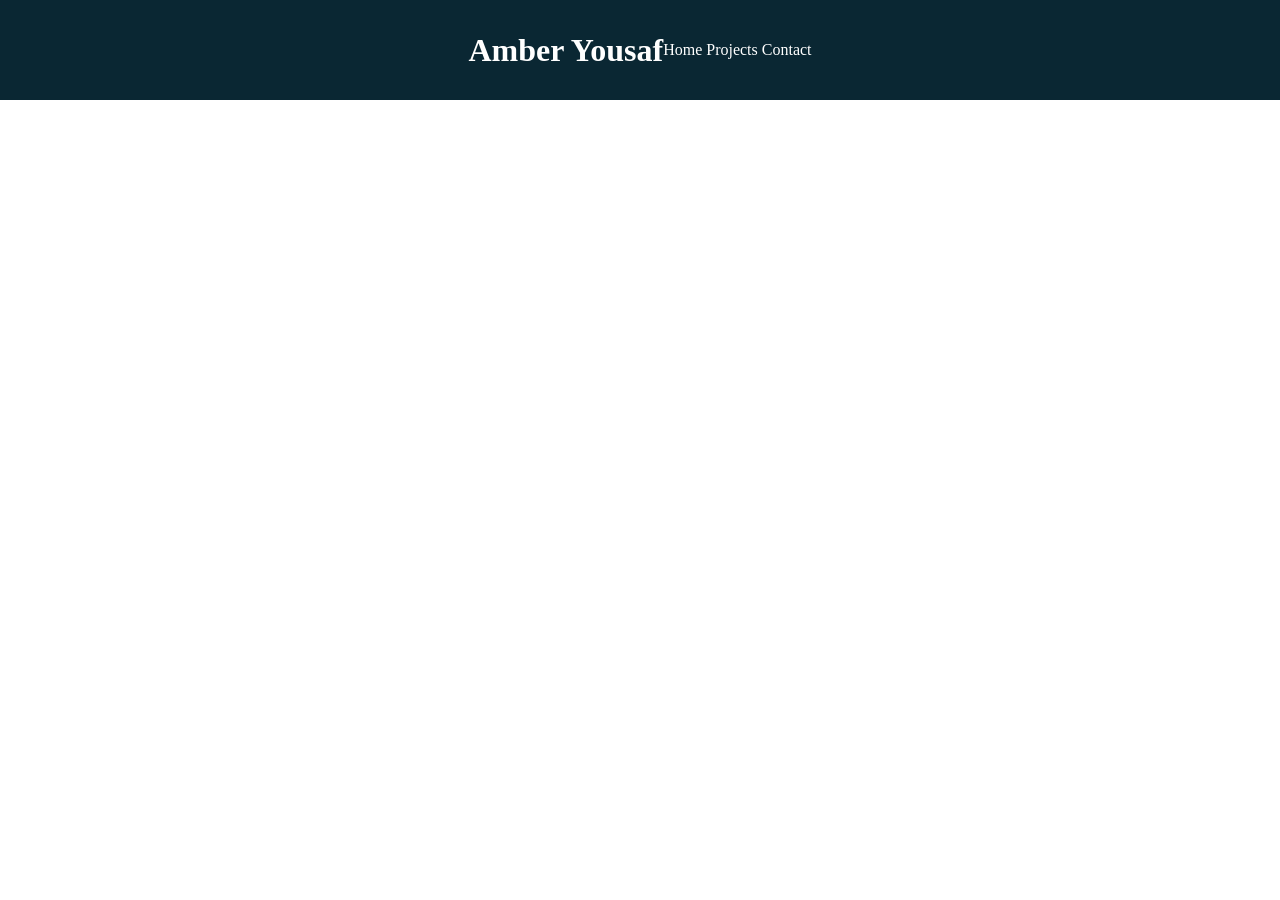
==== index.html @ bb52d415 "add div in main" ====
<!DOCTYPE html>
<html lang="en">
<head>
    <meta charset="UTF-8">
    <meta name="viewport" content="width=device-width, initial-scale=1.0">
    <link rel="stylesheet" href="style.css"/>
    <title>Portfolio website</title>
</head>
<body>
    <header>
        <h1>Amber Yousaf</h1>
        <nav>
            <a>Home</a>
             <a>Projects</a>
              <a>Contact</a>
        </nav>
    </header>
    <main>
        <div class="hero-section"></div>
    </main>
</body>
</html>
---- style.css ----
* {
    margin:0;
    padding:0;
    box-sizing: border-box;
}
body {
    display:flex;
    flex-direction: column;
}

header {
    position:sticky;
    top:0;
    display:flex;
    justify-content: center;
    align-items: center;
    width:100%;
    height:100px;
    background-color:rgb(10, 39, 51);
    color:white;
    
}
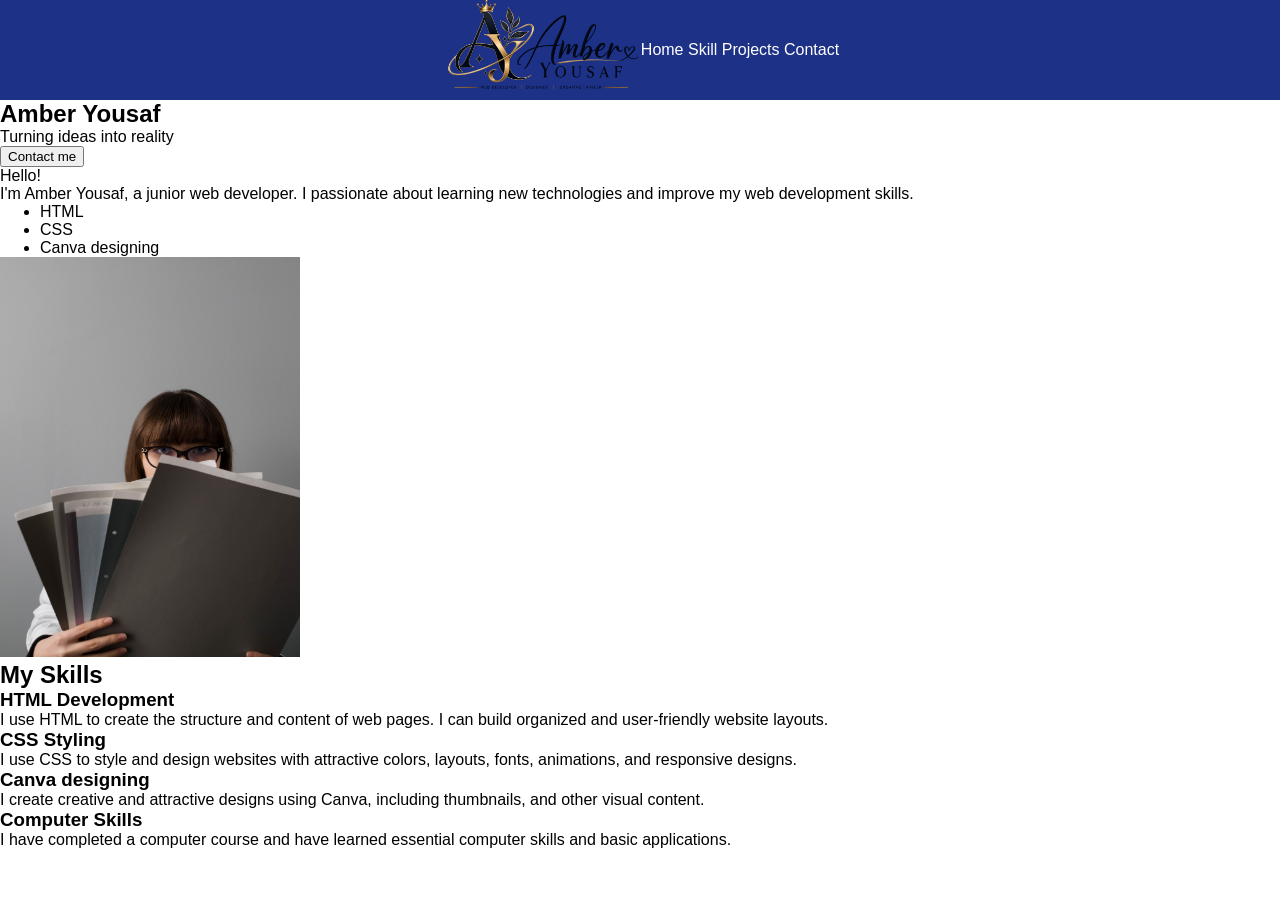
==== commit 60fb7769: "add header and sections in index.html" ====
--- a/index.html
+++ b/index.html
@@ -8,15 +8,56 @@
 </head>
 <body>
     <header>
-        <h1>Amber Yousaf</h1>
+        <img src="ChatGPT Image Aug 26, 2026, 11_27_54 AM.png" alt="logo" width="200" height="auto"/>
         <nav>
             <a>Home</a>
+            <a>Skill</a>
              <a>Projects</a>
               <a>Contact</a>
         </nav>
     </header>
     <main>
-        <div class="hero-section"></div>
+        <section class="hero-section">
+        <div class="hero-content">
+            <h1>Amber Yousaf</h1>
+            <p>Turning ideas into reality</p>
+            <button>Contact me</button>
+        </div>
+        </section>
+        <section class="about-section">
+            <div class="righ-container">
+            <p>Hello! <br>I'm Amber Yousaf, a junior web developer. I passionate about learning new technologies and improve my web development skills. </p>
+       <ul>
+        <li>HTML</li>
+        <li>CSS</li>
+        <li>Canva designing</li>
+       </ul>
+     </div>
+     <div class="left-container">
+        <img src="pexels-cottonbro-6567867.jpg" alt="profile image" width="300" height="400"/>
+     </div>
+        </section>
+        <section class="skill-section">
+            <h2>My Skills</h2>
+            <div class="container">
+                <div class="card">
+                    <h3>HTML Development</h3>
+                    <p>I use HTML to create the structure and content of web pages. I can build organized and user-friendly website layouts.</p>
+                </div>
+                 <div class="card">
+                    <h3>CSS Styling</h3>
+                    <p>I use CSS to style and design websites with attractive colors, layouts, fonts, animations, and responsive designs.</p>
+                </div>
+                <div class="card">
+                    <h3>Canva designing</h3>
+                    <p>I create creative and attractive designs using Canva, including thumbnails, and other visual content.</p>
+                </div>
+                <div class="card">
+                    <h3>Computer Skills</h3>
+                    <p>I have completed a computer course and have learned essential computer skills and basic applications.</p>
+                </div>
+            </div>
+        </section>
     </main>
 </body>
 </html>
--- a/style.css
+++ b/style.css
@@ -1,12 +1,12 @@
 
 * {
     margin:0;
-    padding:0;
     box-sizing: border-box;
 }
 body {
     display:flex;
     flex-direction: column;
+    font-family:sans-serif;
 }
 
 header {
@@ -17,7 +17,6 @@
     align-items: center;
     width:100%;
     height:100px;
-    background-color:rgb(10, 39, 51);
-    color:white;
-    
+    background-color:#1d3186;
+    color:white;    
 }
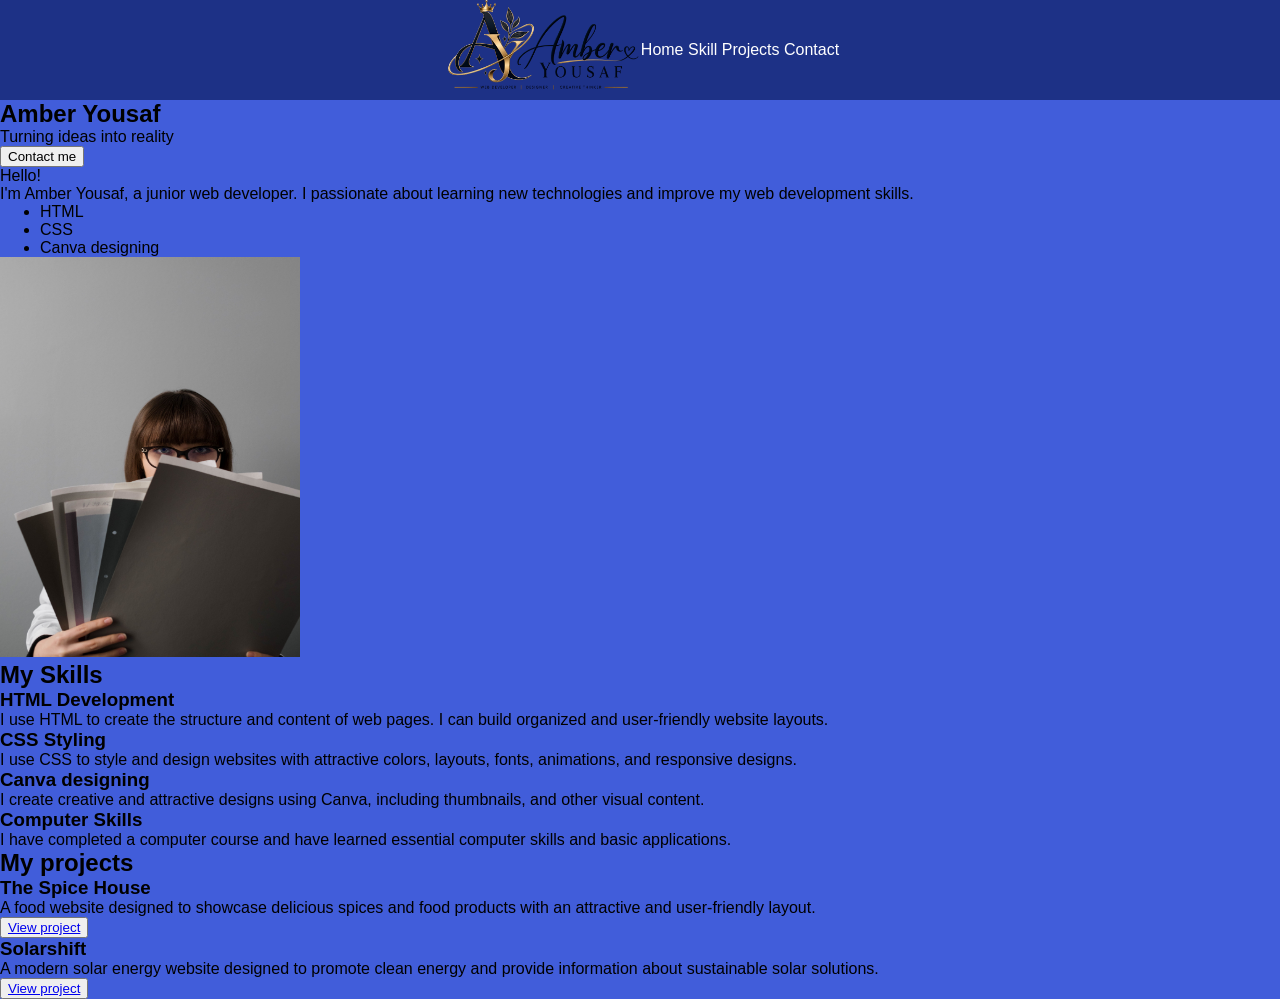
==== commit 6d3b4c7b: "add project section in index.html" ====
--- a/index.html
+++ b/index.html
@@ -58,6 +58,21 @@
                 </div>
             </div>
         </section>
+        <section class="project-section"> 
+            <h2>My projects</h2>
+            <div class="container-1">
+                <div class="card-1">
+                    <h3>The Spice House</h3>
+                    <p>A food website designed to showcase delicious spices and food products with an attractive and user-friendly layout.</p>
+                  <button><a href="project.html">View project</a></button>
+                </div>
+                <div class="card-1">
+                    <h3>Solarshift</h3>
+                    <p>A modern solar energy website designed to promote clean energy and provide information about sustainable solar solutions.</p>
+                  <button><a href="project.html">View project</a></button>
+                </div>
+            </div>
+        </section>
     </main>
 </body>
 </html>
--- a/style.css
+++ b/style.css
@@ -19,4 +19,7 @@
     height:100px;
     background-color:#1d3186;
     color:white;    
+}
+body {
+    background-color:#415dda ;
 }
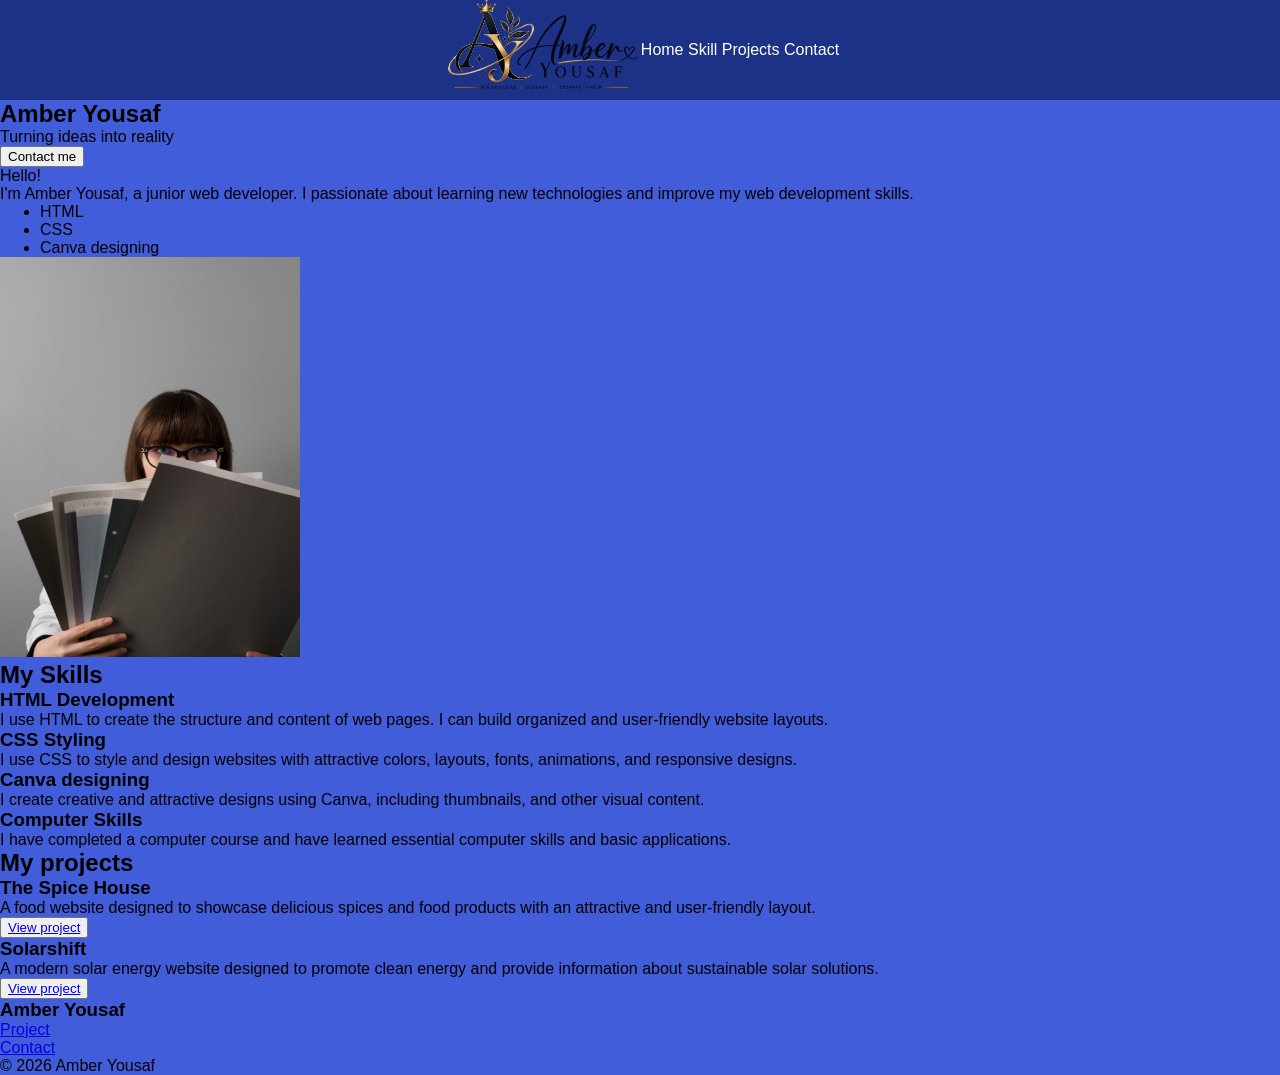
==== commit 244dedd3: "add footer in body oh index.html" ====
--- a/index.html
+++ b/index.html
@@ -74,5 +74,14 @@
             </div>
         </section>
     </main>
+    <footer>
+        <h3>Amber Yousaf</h3>
+        <div class="footer-content">
+            <a href="project.html">Project</a>
+            <br>
+            <a href="contact.html">Contact</a>
+        </div>
+        <p>&#169 2026 Amber Yousaf</p>
+    </footer>
 </body>
 </html>
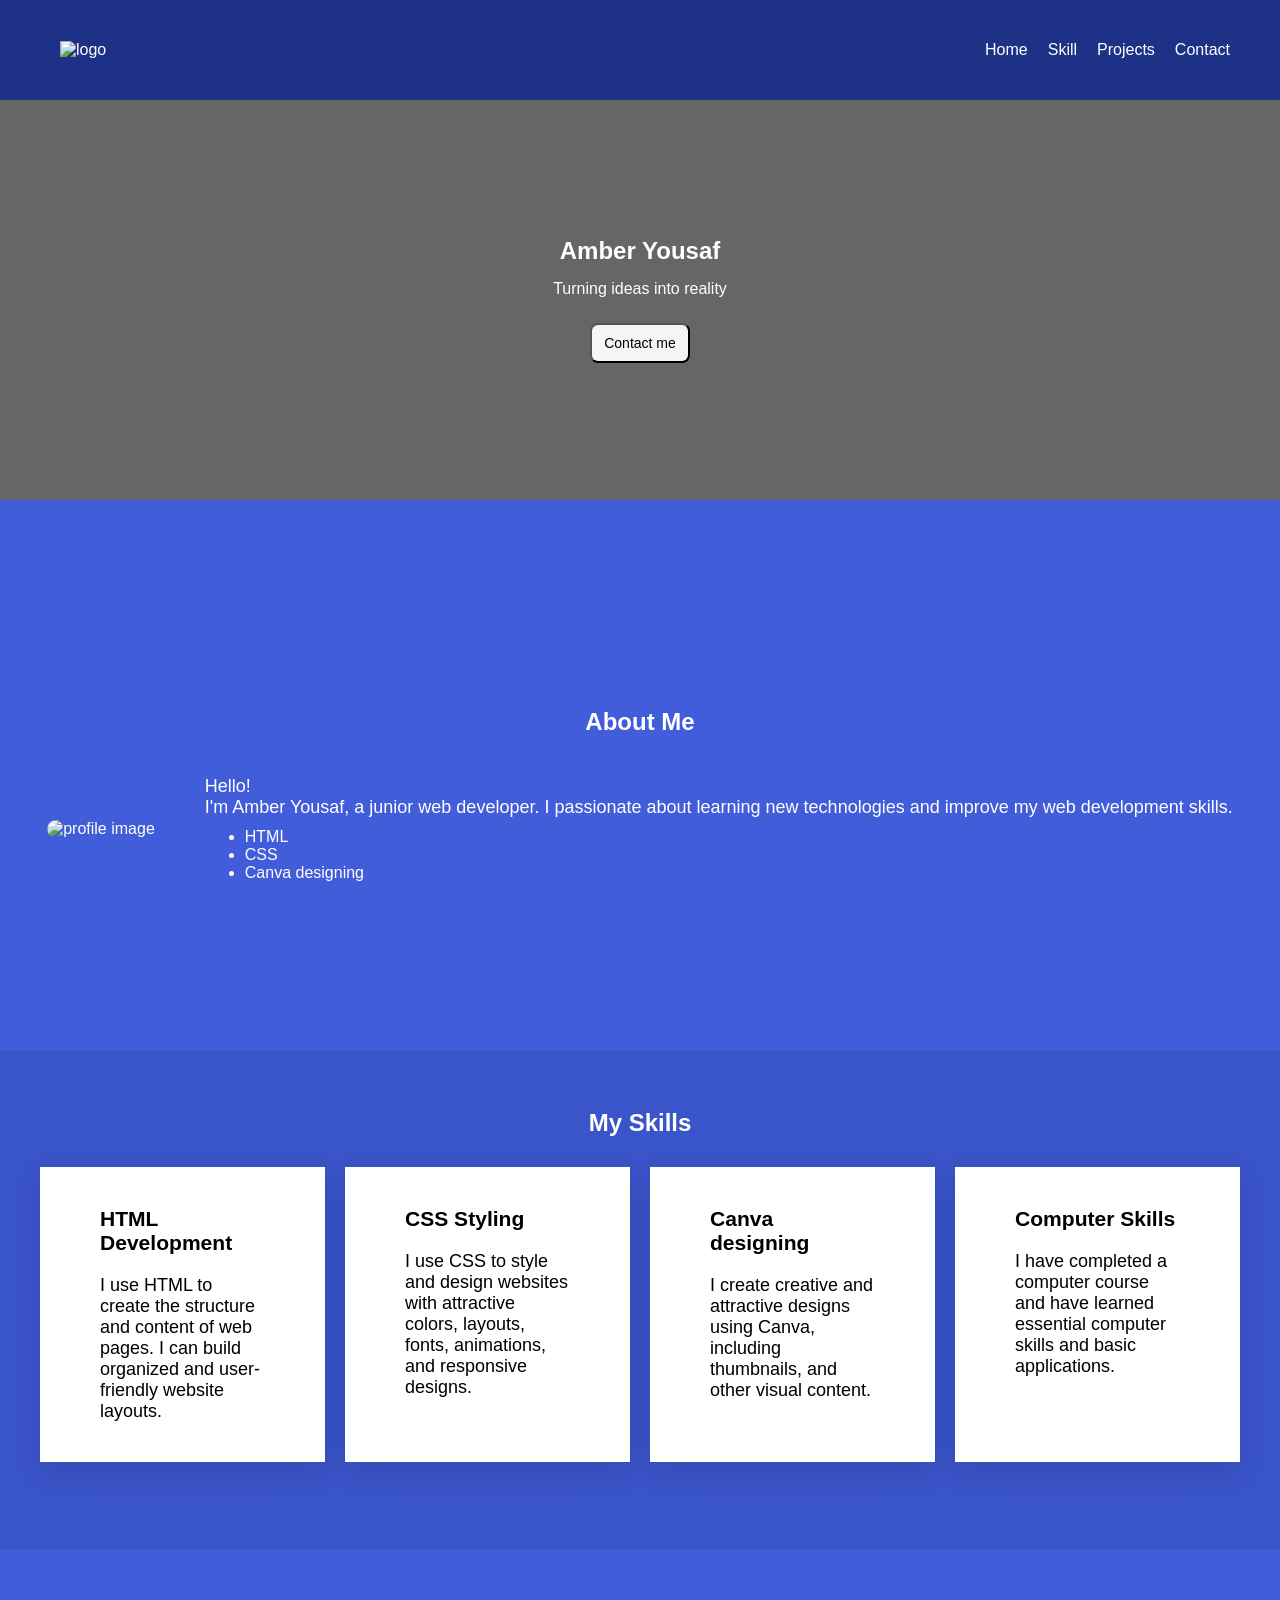
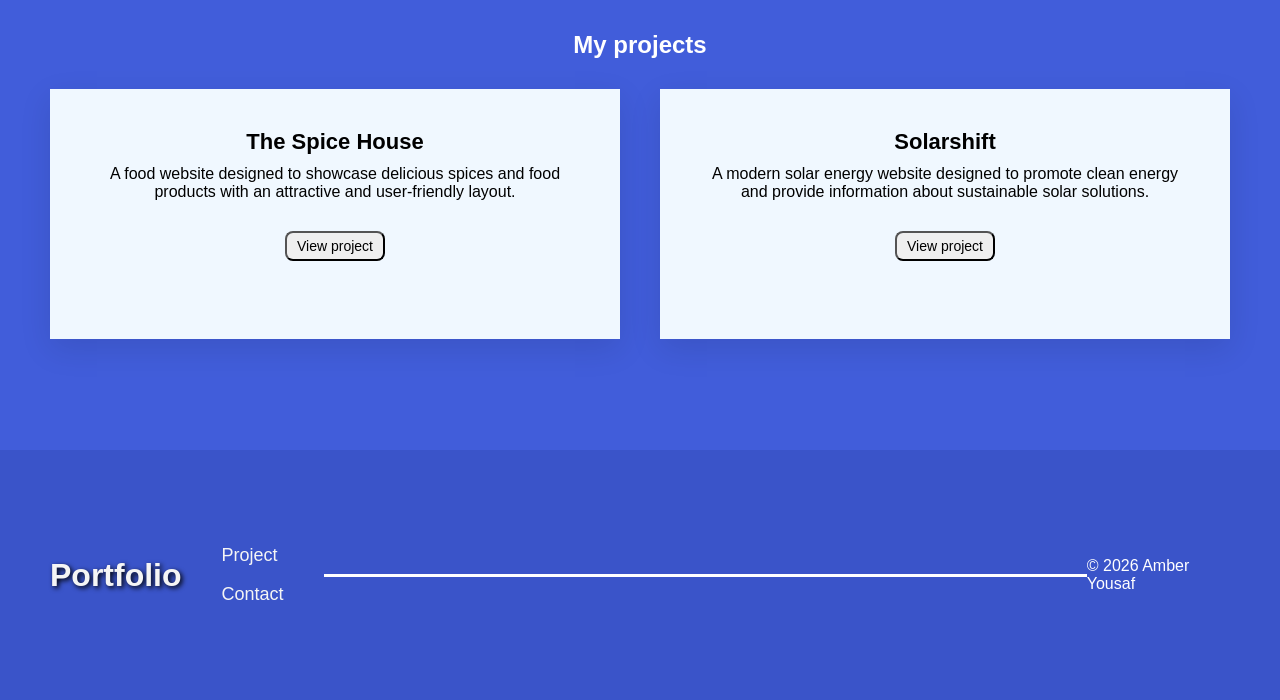
==== commit 5c5a3652: "modify image and write css of the whole page" ====
--- a/index.html
+++ b/index.html
@@ -8,7 +8,7 @@
 </head>
 <body>
     <header>
-        <img src="ChatGPT Image Aug 26, 2026, 11_27_54 AM.png" alt="logo" width="200" height="auto"/>
+        <img src=" images/ChatGPT Image Aug 27, 2026, 07_53_23 PM.png" alt="logo" width="200" height="auto"/>
         <nav>
             <a>Home</a>
             <a>Skill</a>
@@ -21,12 +21,14 @@
         <div class="hero-content">
             <h1>Amber Yousaf</h1>
             <p>Turning ideas into reality</p>
-            <button>Contact me</button>
+            <button><a href="contact.html">Contact me</a></button>
         </div>
         </section>
         <section class="about-section">
-            <div class="righ-container">
-            <p>Hello! <br>I'm Amber Yousaf, a junior web developer. I passionate about learning new technologies and improve my web development skills. </p>
+            <h3>About Me</h3>
+            <div class="main-container">
+            <div class="right-container">
+            <p>Hello! <br>I'm Amber Yousaf, a junior web developer. I passionate about learning new technologies and improve my web development skills.</p>
        <ul>
         <li>HTML</li>
         <li>CSS</li>
@@ -34,7 +36,8 @@
        </ul>
      </div>
      <div class="left-container">
-        <img src="pexels-cottonbro-6567867.jpg" alt="profile image" width="300" height="400"/>
+        <img src="images/pexels-cottonbro-6567867.jpg" alt="profile image" width="300" height="400"/>
+     </div>
      </div>
         </section>
         <section class="skill-section">
@@ -75,12 +78,13 @@
         </section>
     </main>
     <footer>
-        <h3>Amber Yousaf</h3>
+        <h3>Portfolio</h3>
         <div class="footer-content">
             <a href="project.html">Project</a>
             <br>
             <a href="contact.html">Contact</a>
         </div>
+        <hr>
         <p>&#169 2026 Amber Yousaf</p>
     </footer>
 </body>
--- a/style.css
+++ b/style.css
@@ -1,25 +1,302 @@
-
 * {
-    margin:0;
+    margin: 0;
     box-sizing: border-box;
 }
+
 body {
-    display:flex;
-    flex-direction: column;
-    font-family:sans-serif;
+    display: flex;
+    flex-direction: column;
+    font-family: sans-serif;
+    color: white;
+    /* background-color: #415dda; */
 }
 
 header {
-    position:sticky;
-    top:0;
-    display:flex;
+    position: sticky;
+    top: 0;
+    display: flex;
+    justify-content: space-between;
+    align-items: center;
+    width: 100%;
+    height: 100px;
+    background-color: #1d3186;
+}
+
+header>img {
+    margin-left: 30px;
+    padding: 30px;
+}
+
+nav {
+    display: flex;
+    flex-direction: row;
+    margin-right: 50px;
+    gap: 20px;
+    cursor: pointer;
+}
+
+/* Hero-Section */
+
+.hero-section {
+    display: flex;
+    flex-direction: column;
     justify-content: center;
     align-items: center;
-    width:100%;
-    height:100px;
-    background-color:#1d3186;
-    color:white;    
-}
-body {
-    background-color:#415dda ;
+    width: 100%;
+    height: 400px;
+    background: linear-gradient(rgba(0, 0, 0, 0.6),
+            rgba(0, 0, 0, 0.6)),
+
+        url(images/ChatGPT\ Image\ Aug\ 27\,\ 2026\,\ 08_08_59\ PM.png)
+}
+
+.hero-content {
+    text-align: center;
+}
+
+.hero-content>h1 {
+    margin-bottom: 15px;
+    animation: fadeUp 0.6s ease;
+}
+
+.hero-content>p {
+    margin-bottom: 25px;
+    animation: fadeUp 0.6s ease 0.2s both;
+}
+
+.hero-content>button {
+    width: 100px;
+    height: 40px;
+    font-size: 14px;
+    border-radius: 8px;
+    background-color: whitesmoke;
+    animation: fadeUp 0.6s ease 0.4s both;
+}
+
+.hero-content>button>a {
+    text-decoration: none;
+    color: black;
+}
+
+button:hover {
+    background-color: cadetblue;
+    border-color: #1d3186;
+}
+
+@keyframes fadeUp {
+    from {
+        opacity: 0;
+        transform: translateY(30px);
+    }
+
+    to {
+        opacity: 1;
+        transform: translateY(0);
+    }
+}
+
+/* About-Section */
+
+.about-section {
+    display: flex;
+    flex-direction: column;
+    justify-content: center;
+    align-items: center;
+    width: 100%;
+    height: 550px;
+    background-color: #415dda;
+}
+
+.about-section>h3 {
+    padding: 40px;
+    font-size: 24px;
+}
+
+.main-container {
+    display: flex;
+    flex-direction: row-reverse;
+    align-items: center;
+    justify-content: space-between;
+    /* padding: 20px 40px; */
+    gap: 60px;
+}
+
+.right-container {
+    margin-left:0 60px;
+}
+
+
+.right-container>p {
+    font-size: 18px;
+    margin-bottom: 10px;
+}
+
+.right-container>ul {
+    margin-top: 10px;
+}
+
+.left-container>img {
+    border: 2px;
+    border-radius: 10px;
+    object-fit: cover;
+
+}
+
+/* Skill-Section */
+.skill-section {
+    display: flex;
+    flex-direction: column;
+    justify-content: center;
+    align-items: center;
+    width: 100%;
+    height: 500px;
+    background-color: #3a54c9;
+}
+
+.skill-container>h2 {
+    margin-top: 30px;
+}
+
+.container {
+    display: grid;
+    grid-template-columns: repeat(4, 1fr);
+    padding: 30px 40px;
+    gap: 20px;
+}
+
+.card {
+    height: auto;
+    background-color: white;
+    color: black;
+    padding: 40px 60px;
+    font-size: 18px;
+    box-shadow: 0 10px 30px rgba(0, 0, 0, 0.1);
+}
+
+.card>h3 {
+    margin-bottom: 20px;
+}
+
+.card:hover {
+    transform: translateY(-10px);
+}
+
+/* Project-Section */
+
+.project-section {
+    display: flex;
+    flex-direction: column;
+    justify-content: center;
+    align-items: center;
+    background-color: #415dda;
+    width: 100%;
+    height: 500px;
+}
+
+.container-1 {
+    display: grid;
+    grid-template-columns: repeat(2, 1.3fr);
+    padding: 30px 50px;
+    gap: 40px;
+}
+
+.card-1 {
+    height: 250px;
+    padding: 40px 50px;
+    text-align: center;
+    background-color: aliceblue;
+    color: black;
+    box-shadow: 0 10px 30px rgba(0, 0, 0, 0.1);
+}
+
+.card-1>h3 {
+    font-size: 22px;
+    margin-bottom: 10px;
+}
+
+.card-1>p {
+    margin-bottom: 30px;
+}
+
+.card-1>button {
+    width: 100px;
+    height: 30px;
+    border-radius: 8px;
+    cursor: pointer;
+}
+
+.card-1>button>a {
+    text-decoration: none;
+    color: black;
+    font-size: 14px;
+}
+
+/* FOOTER */
+footer {
+    display: flex;
+    align-items: center;
+    width: 100%;
+    height: 250px;
+    padding: 0 50px;
+    background-color: #3a54c9;
+}
+
+footer>h3 {
+    font-size: 32px;
+    color: whitesmoke;
+    text-shadow: 2px 2px 5px black;
+}
+
+.footer-content {
+    display: flex;
+    flex-direction: column;
+    margin-left: 30px;
+    margin-right: 40px;
+    margin: 40px;
+}
+
+.footer-content>a {
+    text-decoration: none;
+    font-size: 18px;
+    color: whitesmoke;
+
+}
+
+hr {
+    border: none;
+    height: 3px;
+    background-color: white;
+    width: 70%;
+    margin: 40px auto;
+}
+
+/* For Mobile */
+
+@media (min-width: 320px) and (max-width: 480px) {
+
+    .main-container {
+        flex-direction: column;
+    }
+
+    .right-container,
+    .left-container {
+        width: 100%;
+    }
+
+    .left-container img {
+        width: 250px;
+        height: auto;
+    }
+}
+
+/* For Tablet */
+
+@media (min-width: 481px) and (max-width: 1024px) {
+    /* You can adjust your layout, font sizes, image sizes, etc. */
+}
+
+/* For Desktop */
+.main-container {
+    display: flex;
+    gap: 50px;
 }
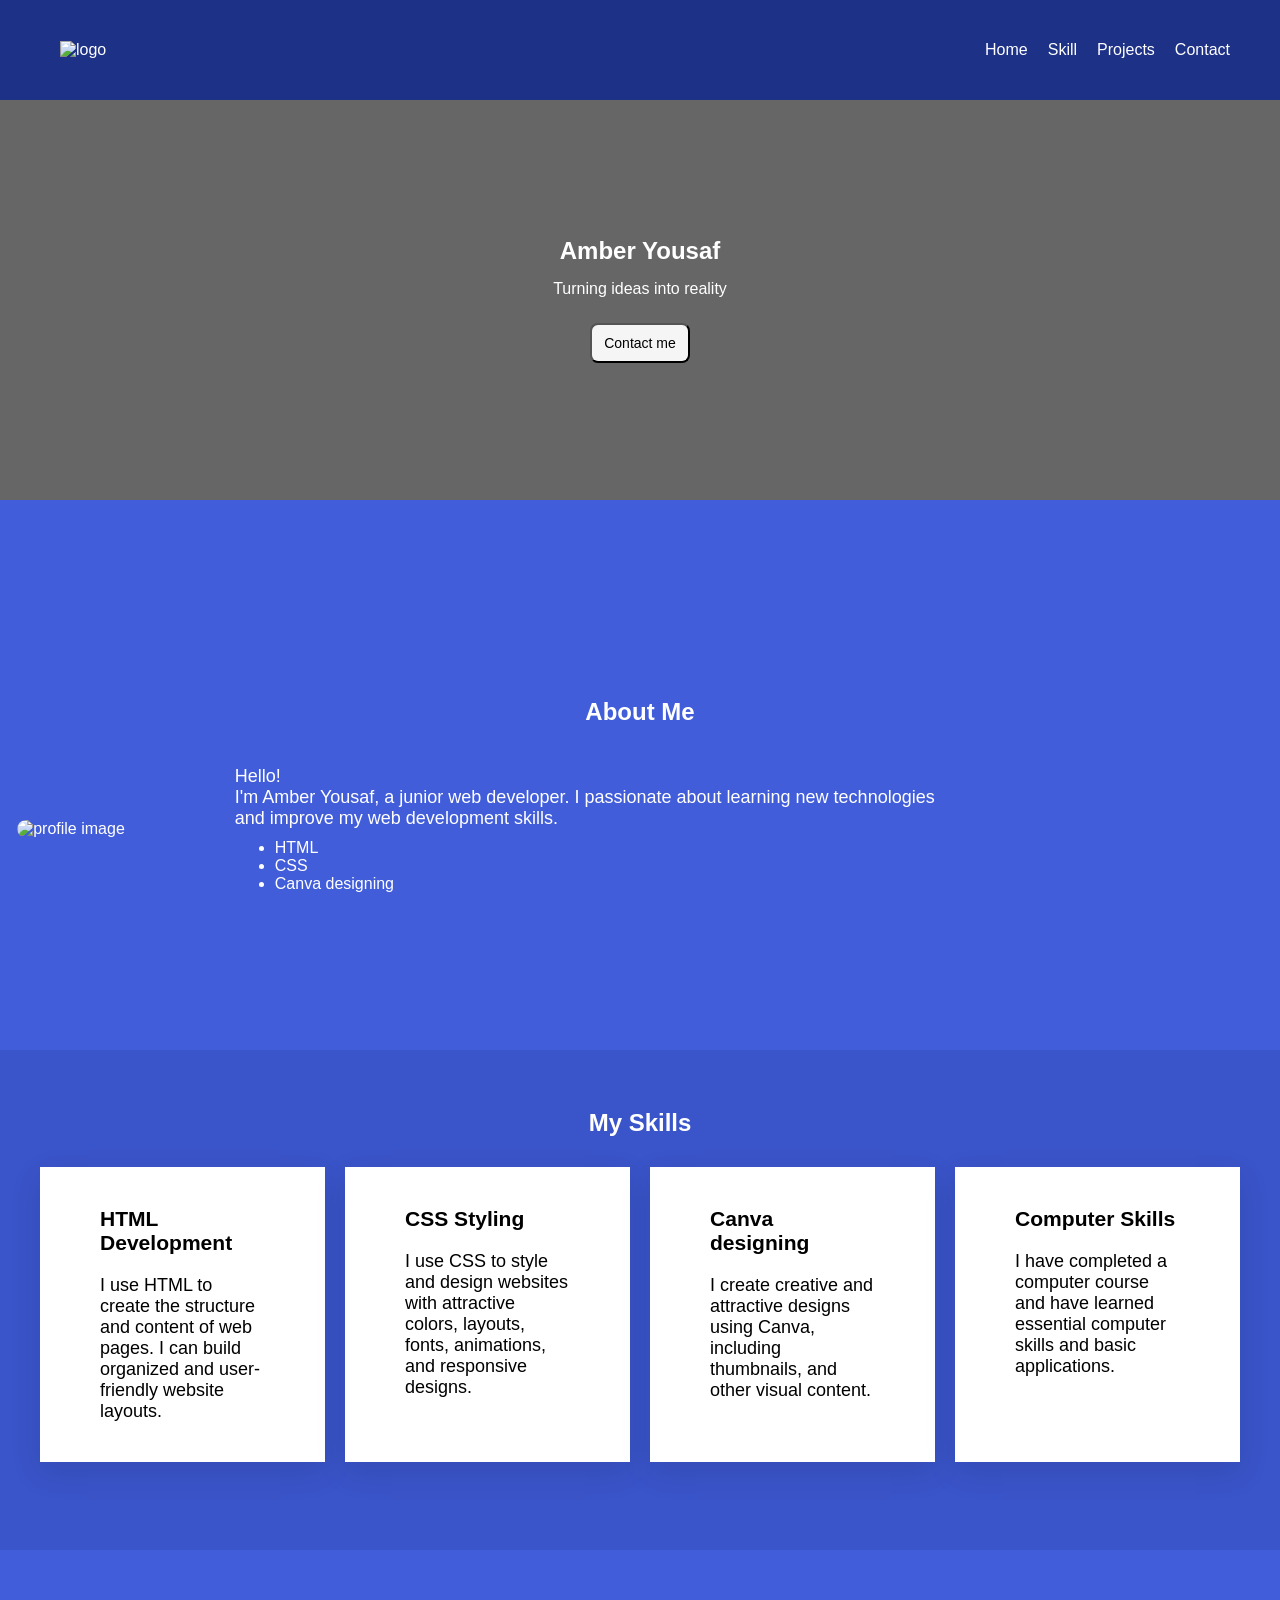
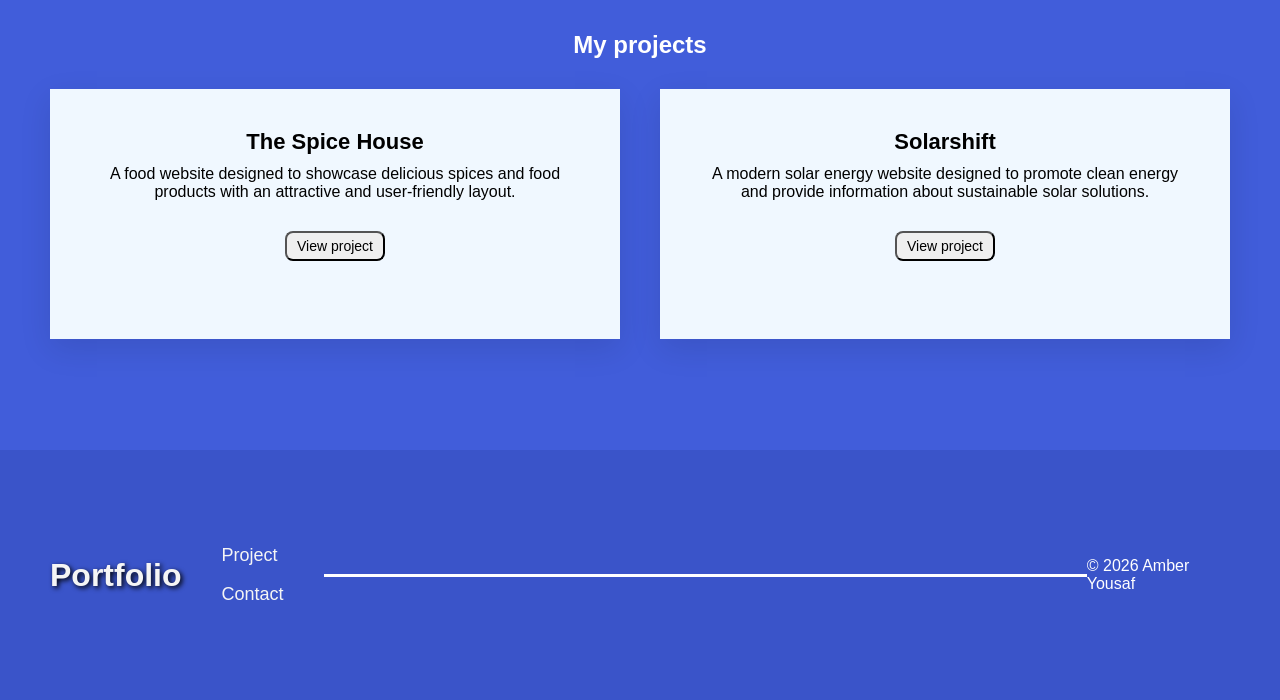
==== commit ec992040: "modify ile name and add responsive design in css" ====
--- a/index.html
+++ b/index.html
@@ -3,7 +3,7 @@
 <head>
     <meta charset="UTF-8">
     <meta name="viewport" content="width=device-width, initial-scale=1.0">
-    <link rel="stylesheet" href="style.css"/>
+    <link rel="stylesheet" href="Stylesheet.css"/>
     <title>Portfolio website</title>
 </head>
 <body>
@@ -21,7 +21,7 @@
         <div class="hero-content">
             <h1>Amber Yousaf</h1>
             <p>Turning ideas into reality</p>
-            <button><a href="contact.html">Contact me</a></button>
+            <button><a href="contact.html" target="_blank">Contact me</a></button>
         </div>
         </section>
         <section class="about-section">
@@ -88,4 +88,4 @@
         <p>&#169 2026 Amber Yousaf</p>
     </footer>
 </body>
-</html>+</html>
--- a/Stylesheet.css
+++ b/Stylesheet.css
@@ -0,0 +1,384 @@
+* {
+    margin: 0;
+    box-sizing: border-box;
+}
+
+body {
+    font-family: sans-serif;
+    color: white;
+    /* background-color: #415dda; */
+}
+
+header {
+    position: sticky;
+    top: 0;
+    display: flex;
+    justify-content: space-between;
+    align-items: center;
+    width: 100%;
+    height: 100px;
+    background-color: #1d3186;
+}
+
+header>img {
+    margin-left: 30px;
+    padding: 30px;
+}
+
+nav {
+    display: flex;
+    flex-direction: row;
+    margin-right: 50px;
+    gap: 20px;
+    cursor: pointer;
+}
+
+/* Hero-Section */
+
+.hero-section {
+    display: flex;
+    flex-direction: column;
+    justify-content: center;
+    align-items: center;
+    width: 100%;
+    height: 400px;
+    background: linear-gradient(rgba(0, 0, 0, 0.6),
+            rgba(0, 0, 0, 0.6)),
+
+        url(images/ChatGPT\ Image\ Aug\ 27\,\ 2026\,\ 08_08_59\ PM.png)
+}
+
+.hero-content {
+    text-align: center;
+}
+
+.hero-content>h1 {
+    margin-bottom: 15px;
+    animation: fadeUp 0.6s ease;
+}
+
+.hero-content>p {
+    margin-bottom: 25px;
+    animation: fadeUp 0.6s ease 0.2s both;
+}
+
+.hero-content>button {
+    width: 100px;
+    height: 40px;
+    font-size: 14px;
+    border-radius: 8px;
+    background-color: whitesmoke;
+    animation: fadeUp 0.6s ease 0.4s both;
+}
+
+.hero-content>button>a {
+    text-decoration: none;
+    color: black;
+}
+
+button:hover {
+    background-color: cadetblue;
+    border-color: #1d3186;
+}
+
+@keyframes fadeUp {
+    from {
+        opacity: 0;
+        transform: translateY(30px);
+    }
+
+    to {
+        opacity: 1;
+        transform: translateY(0);
+    }
+}
+
+/* About-Section */
+
+.about-section {
+    display: flex;
+    flex-direction: column;
+    justify-content: center;
+    align-items: center;
+    width: 100%;
+    height: 550px;
+    background-color: #415dda;
+}
+
+.about-section>h3 {
+    padding: 40px;
+    font-size: 24px;
+    
+}
+
+.main-container {
+    display: flex;
+    flex-direction: row-reverse;
+    align-items: center;
+    justify-content: space-between;
+    padding: 0 10px;
+    gap: 50px;
+}
+
+.right-container {
+    margin-left:60px;
+}
+
+
+.right-container>p {
+    width:70%;
+    font-size: 18px;
+    margin-bottom: 10px;
+}
+
+.right-container>ul {
+    margin-top: 10px;
+}
+
+.left-container>img {
+    border: 2px;
+    border-radius: 10px;
+    object-fit: cover;
+
+}
+
+/* Skill-Section */
+.skill-section {
+    display: flex;
+    flex-direction: column;
+    justify-content: center;
+    align-items: center;
+    width: 100%;
+    height: 500px;
+    background-color: #3a54c9;
+}
+
+.skill-container>h2 {
+    margin-top: 30px;
+}
+
+.container {
+    display: grid;
+    grid-template-columns: repeat(4, 1fr);
+    padding: 30px 40px;
+    gap: 20px;
+}
+
+.card {
+    height: auto;
+    background-color: white;
+    color: black;
+    padding: 40px 60px;
+    font-size: 18px;
+    box-shadow: 0 10px 30px rgba(0, 0, 0, 0.1);
+}
+
+.card>h3 {
+    margin-bottom: 20px;
+}
+
+.card:hover {
+    transform: translateY(-10px);
+}
+
+/* Project-Section */
+
+.project-section {
+    display: flex;
+    flex-direction: column;
+    justify-content: center;
+    align-items: center;
+    background-color: #415dda;
+    width: 100%;
+    height: 500px;
+}
+
+.container-1 {
+    display: grid;
+    grid-template-columns: repeat(2, 1fr);
+    padding: 30px 50px;
+    gap: 40px;
+}
+
+.card-1 {
+    height: 250px;
+    padding: 40px 50px;
+    text-align: center;
+    background-color: aliceblue;
+    color: black;
+    box-shadow: 0 10px 30px rgba(0, 0, 0, 0.1);
+}
+
+.card-1>h3 {
+    font-size: 22px;
+    margin-bottom: 10px;
+}
+
+.card-1>p {
+    margin-bottom: 30px;
+}
+
+.card-1>button {
+    width: 100px;
+    height: 30px;
+    border-radius: 8px;
+    cursor: pointer;
+}
+
+.card-1>button>a {
+    text-decoration: none;
+    color: black;
+    font-size: 14px;
+}
+
+/* FOOTER */
+footer {
+    display: flex;
+    align-items: center;
+    width: 100%;
+    height: 250px;
+    padding: 0 50px;
+    background-color: #3a54c9;
+}
+
+footer>h3 {
+    font-size: 32px;
+    color: whitesmoke;
+    text-shadow: 2px 2px 5px black;
+}
+
+.footer-content {
+    display: flex;
+    flex-direction: column;
+    margin-left: 30px;
+    margin-right: 40px;
+    margin: 40px;
+}
+
+.footer-content>a {
+    text-decoration: none;
+    font-size: 18px;
+    color: whitesmoke;
+
+}
+
+hr {
+    border: none;
+    height: 3px;
+    background-color: white;
+    width: 70%;
+    margin: 40px auto;
+}
+
+ /*  RESPONSIVE DESIGN */
+
+/* Mobile: 320px - 480px */
+@media (max-width: 480px) {
+
+    header {
+        height: 80px;
+    }
+
+    header > img {
+        margin-left: 5px;
+        padding: 15px;
+    }
+
+    nav {
+        margin-right: 15px;
+        gap: 10px;
+        font-size: 14px;
+    }
+
+    .hero-section {
+        height: 350px;
+        padding: 20px;
+        text-align: center;
+    }
+
+    .main-container {
+        flex-direction: column;
+        gap: 20px;
+    }
+
+    .about-section {
+        height: auto;
+        padding: 40px 20px;
+    }
+
+    .right-container {
+        margin-left: 0;
+    }
+
+    .right-container > p {
+        width: 100%;
+    }
+
+    .left-container > img {
+        max-width: 100%;
+    }
+
+    .skill-section,
+    .project-section {
+        height: auto;
+        padding: 40px 20px;
+    }
+
+    .container,
+    .container-1 {
+        grid-template-columns: 1fr;
+        padding: 20px;
+    }
+
+    .card,
+    .card-1 {
+        width: 100%;
+    }
+
+    footer {
+        height: auto;
+        padding: 30px 20px;
+        flex-direction: column;
+        align-items: flex-start;
+    }
+}
+
+
+/* Tablet / Laptop: 481px - 1024px */
+@media (min-width: 481px) and (max-width: 1024px) {
+
+    .main-container {
+        gap: 25px;
+    }
+
+    .right-container > p {
+        width: 100%;
+    }
+
+    .container {
+        grid-template-columns: repeat(2, 1fr);
+    }
+
+    .container-1 {
+        grid-template-columns: repeat(2, 1fr);
+        gap: 20px;
+    }
+
+    .card,
+    .card-1 {
+        padding: 30px;
+    }
+}
+
+
+/* Desktop: 1025px and above */
+@media (min-width: 1025px) {
+
+    .container {
+        grid-template-columns: repeat(4, 1fr);
+    }
+
+    .container-1 {
+        grid-template-columns: repeat(2, 1fr);
+    }
+}
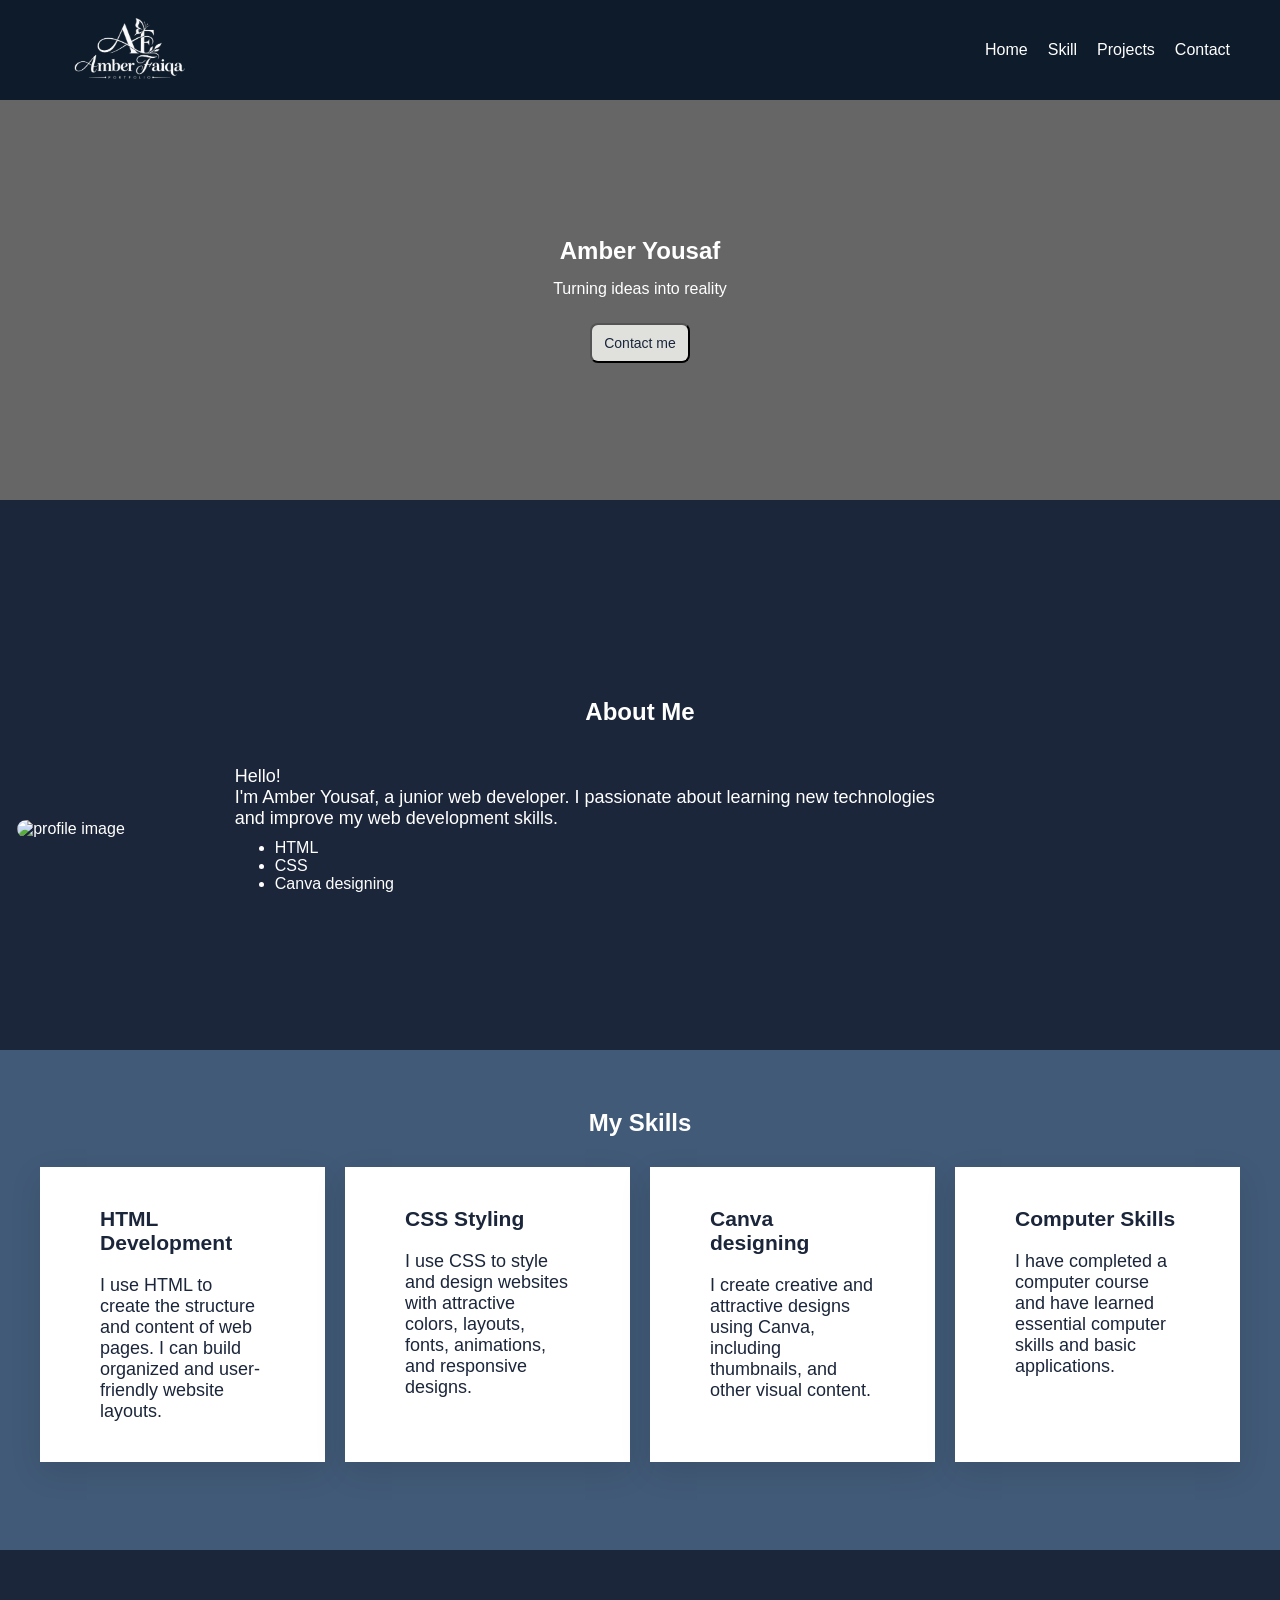
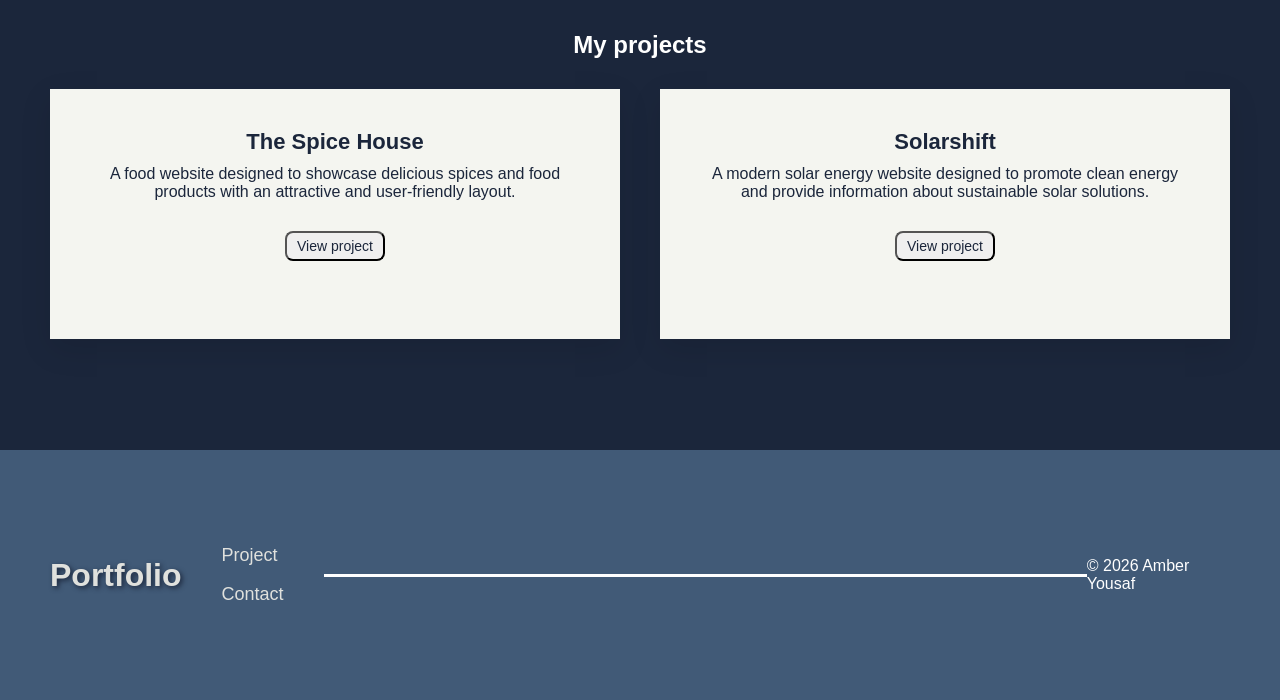
==== commit edbbb688: "add contact page and its css" ====
--- a/index.html
+++ b/index.html
@@ -8,7 +8,7 @@
 </head>
 <body>
     <header>
-        <img src=" images/ChatGPT Image Aug 27, 2026, 07_53_23 PM.png" alt="logo" width="200" height="auto"/>
+        <img src="Images/ChatGPT Image Aug 27, 2026, 07_29_35 PM.png" alt="logo" width="200" height="auto"/>
         <nav>
             <a>Home</a>
             <a>Skill</a>
@@ -67,12 +67,12 @@
                 <div class="card-1">
                     <h3>The Spice House</h3>
                     <p>A food website designed to showcase delicious spices and food products with an attractive and user-friendly layout.</p>
-                  <button><a href="project.html">View project</a></button>
+                  <button><a href="projects.html" target="_blank">View project</a></button>
                 </div>
                 <div class="card-1">
                     <h3>Solarshift</h3>
                     <p>A modern solar energy website designed to promote clean energy and provide information about sustainable solar solutions.</p>
-                  <button><a href="project.html">View project</a></button>
+                  <button><a href="projects.html" target="_blank">View project</a></button>
                 </div>
             </div>
         </section>
@@ -80,9 +80,9 @@
     <footer>
         <h3>Portfolio</h3>
         <div class="footer-content">
-            <a href="project.html">Project</a>
+            <a href="projects.html" target="_blank">Project</a>
             <br>
-            <a href="contact.html">Contact</a>
+            <a href="contact.html" target="_blank">Contact</a>
         </div>
         <hr>
         <p>&#169 2026 Amber Yousaf</p>
--- a/Stylesheet.css
+++ b/Stylesheet.css
@@ -3,9 +3,22 @@
     box-sizing: border-box;
 }
 
+:root {
+    --primary-color: #0d1b2a;
+    --secondary-color: #1b263b;
+    --section-color: #415a77;
+    --white-color: white;
+    --card-color: white;
+    --light-card-color: #f4f5f0;
+    --text-color:#1b263b ;
+    --button-color: #e0e1dd;
+    --hover-color: #778da9;
+    --shadow-color: rgba(0, 0, 0, 0.1);
+}
+
 body {
     font-family: sans-serif;
-    color: white;
+    color: var(--white-color);
     /* background-color: #415dda; */
 }
 
@@ -17,7 +30,7 @@
     align-items: center;
     width: 100%;
     height: 100px;
-    background-color: #1d3186;
+    background-color: var(--primary-color);
 }
 
 header>img {
@@ -67,18 +80,18 @@
     height: 40px;
     font-size: 14px;
     border-radius: 8px;
-    background-color: whitesmoke;
+    background-color: var(--button-color);
     animation: fadeUp 0.6s ease 0.4s both;
 }
 
 .hero-content>button>a {
     text-decoration: none;
-    color: black;
+    color: var(--text-color);
 }
 
 button:hover {
-    background-color: cadetblue;
-    border-color: #1d3186;
+    background-color: var(--hover-color);
+    border-color: var(--primary-color);
 }
 
 @keyframes fadeUp {
@@ -102,13 +115,13 @@
     align-items: center;
     width: 100%;
     height: 550px;
-    background-color: #415dda;
+    background-color: var(--secondary-color);
 }
 
 .about-section>h3 {
     padding: 40px;
     font-size: 24px;
-    
+
 }
 
 .main-container {
@@ -121,12 +134,12 @@
 }
 
 .right-container {
-    margin-left:60px;
+    margin-left: 60px;
 }
 
 
 .right-container>p {
-    width:70%;
+    width: 70%;
     font-size: 18px;
     margin-bottom: 10px;
 }
@@ -150,7 +163,7 @@
     align-items: center;
     width: 100%;
     height: 500px;
-    background-color: #3a54c9;
+    background-color: var(--section-color);
 }
 
 .skill-container>h2 {
@@ -166,11 +179,11 @@
 
 .card {
     height: auto;
-    background-color: white;
-    color: black;
+    background-color: var(--card-color);
+    color: var(--text-color);
     padding: 40px 60px;
     font-size: 18px;
-    box-shadow: 0 10px 30px rgba(0, 0, 0, 0.1);
+    box-shadow: 0 10px 30px var(--shadow-color);
 }
 
 .card>h3 {
@@ -188,7 +201,7 @@
     flex-direction: column;
     justify-content: center;
     align-items: center;
-    background-color: #415dda;
+    background-color: var(--secondary-color);
     width: 100%;
     height: 500px;
 }
@@ -204,9 +217,9 @@
     height: 250px;
     padding: 40px 50px;
     text-align: center;
-    background-color: aliceblue;
-    color: black;
-    box-shadow: 0 10px 30px rgba(0, 0, 0, 0.1);
+    background-color: var(--light-card-color);
+    color: var(--text-color);
+    box-shadow: 0 10px 30px var(--shadow-color);
 }
 
 .card-1>h3 {
@@ -227,7 +240,7 @@
 
 .card-1>button>a {
     text-decoration: none;
-    color: black;
+    color: var(--text-color);
     font-size: 14px;
 }
 
@@ -238,13 +251,13 @@
     width: 100%;
     height: 250px;
     padding: 0 50px;
-    background-color: #3a54c9;
+    background-color: var(--section-color);
 }
 
 footer>h3 {
     font-size: 32px;
-    color: whitesmoke;
-    text-shadow: 2px 2px 5px black;
+    color: var(--button-color);
+    text-shadow: 2px 2px 5px var(--text-color);
 }
 
 .footer-content {
@@ -258,19 +271,19 @@
 .footer-content>a {
     text-decoration: none;
     font-size: 18px;
-    color: whitesmoke;
+    color: var(--button-color);
 
 }
 
 hr {
     border: none;
     height: 3px;
-    background-color: white;
+    background-color: var(--white-color);
     width: 70%;
     margin: 40px auto;
 }
 
- /*  RESPONSIVE DESIGN */
+/*  RESPONSIVE DESIGN */
 
 /* Mobile: 320px - 480px */
 @media (max-width: 480px) {
@@ -279,7 +292,7 @@
         height: 80px;
     }
 
-    header > img {
+    header>img {
         margin-left: 5px;
         padding: 15px;
     }
@@ -310,11 +323,11 @@
         margin-left: 0;
     }
 
-    .right-container > p {
+    .right-container>p {
         width: 100%;
     }
 
-    .left-container > img {
+    .left-container>img {
         max-width: 100%;
     }
 
@@ -351,7 +364,7 @@
         gap: 25px;
     }
 
-    .right-container > p {
+    .right-container>p {
         width: 100%;
     }
 
@@ -381,4 +394,4 @@
     .container-1 {
         grid-template-columns: repeat(2, 1fr);
     }
-}
+}
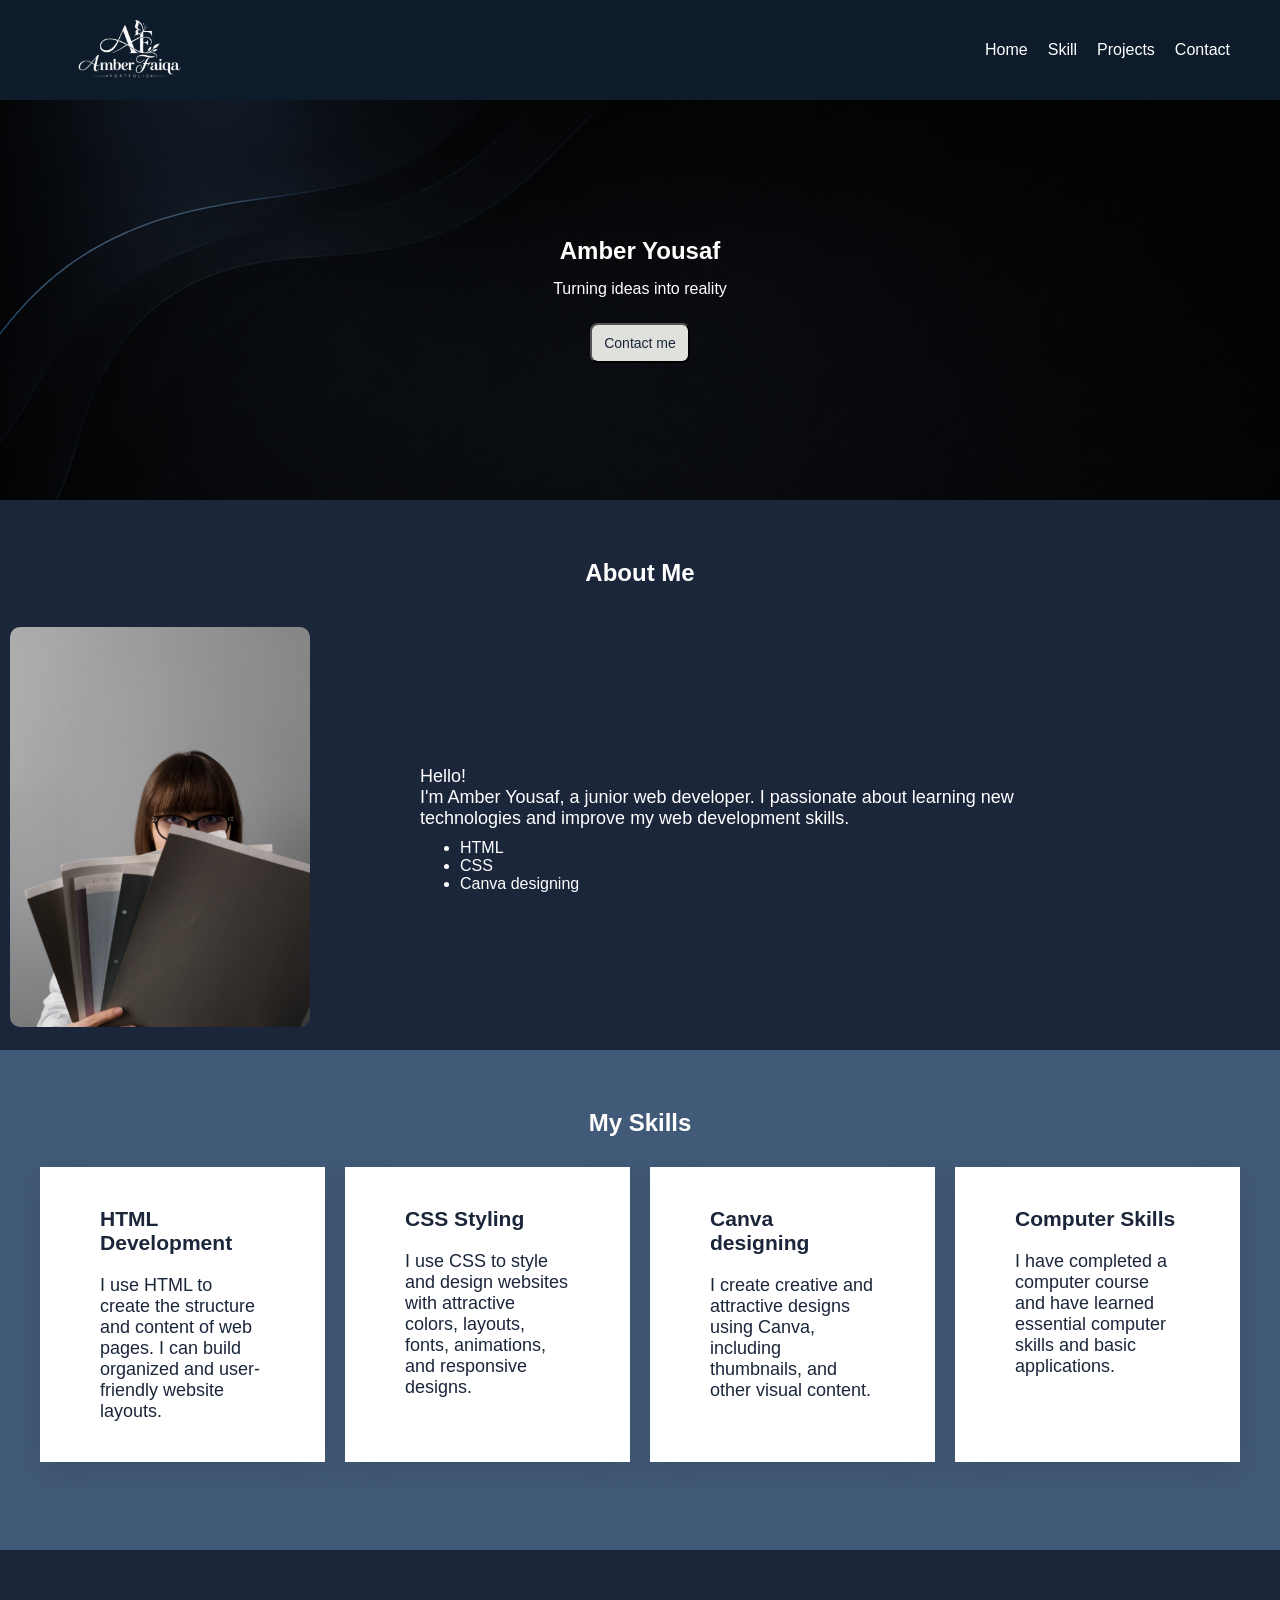
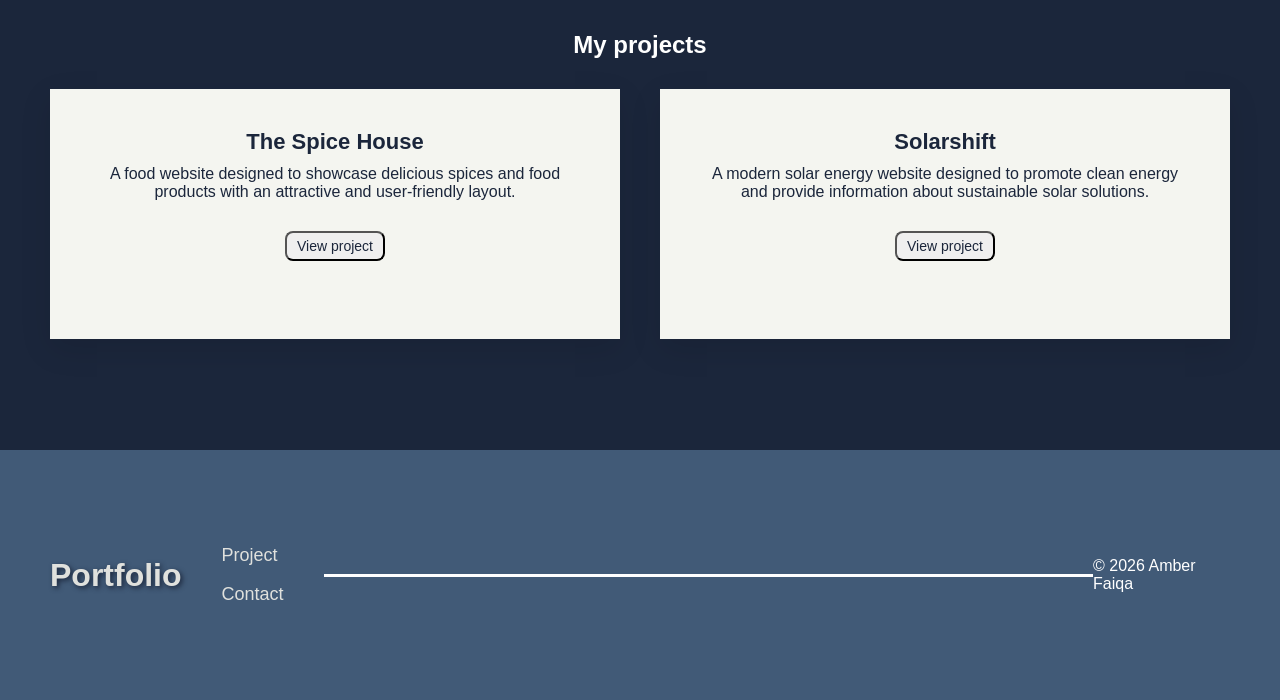
==== commit cf5ec340: "modify files and folders" ====
--- a/index.html
+++ b/index.html
@@ -3,17 +3,17 @@
 <head>
     <meta charset="UTF-8">
     <meta name="viewport" content="width=device-width, initial-scale=1.0">
-    <link rel="stylesheet" href="Stylesheet.css"/>
+    <link rel="stylesheet" href="css/index.css"/>
     <title>Portfolio website</title>
 </head>
 <body>
     <header>
-        <img src="Images/ChatGPT Image Aug 27, 2026, 07_29_35 PM.png" alt="logo" width="200" height="auto"/>
+        <img src="images/logo.png" alt="logo" width="200" height="auto"/>
         <nav>
-            <a>Home</a>
-            <a>Skill</a>
-             <a>Projects</a>
-              <a>Contact</a>
+            <a href="index.html">Home</a>
+            <a href="index.html#skill">Skill</a>
+             <a href="project.html">Projects</a>
+              <a href="contact.html">Contact</a>
         </nav>
     </header>
     <main>
@@ -21,7 +21,7 @@
         <div class="hero-content">
             <h1>Amber Yousaf</h1>
             <p>Turning ideas into reality</p>
-            <button><a href="contact.html" target="_blank">Contact me</a></button>
+            <button><a href="contact.html">Contact me</a></button>
         </div>
         </section>
         <section class="about-section">
@@ -36,11 +36,11 @@
        </ul>
      </div>
      <div class="left-container">
-        <img src="images/pexels-cottonbro-6567867.jpg" alt="profile image" width="300" height="400"/>
+        <img src="images/girl-image.jpg" alt="profile image" width="300" height="400"/>
      </div>
      </div>
         </section>
-        <section class="skill-section">
+        <section class="skill-section" id="skill">
             <h2>My Skills</h2>
             <div class="container">
                 <div class="card">
@@ -67,12 +67,12 @@
                 <div class="card-1">
                     <h3>The Spice House</h3>
                     <p>A food website designed to showcase delicious spices and food products with an attractive and user-friendly layout.</p>
-                  <button><a href="projects.html" target="_blank">View project</a></button>
+                  <button><a href="project.html">View project</a></button>
                 </div>
                 <div class="card-1">
                     <h3>Solarshift</h3>
                     <p>A modern solar energy website designed to promote clean energy and provide information about sustainable solar solutions.</p>
-                  <button><a href="projects.html" target="_blank">View project</a></button>
+                  <button><a href="project.html">View project</a></button>
                 </div>
             </div>
         </section>
@@ -80,12 +80,12 @@
     <footer>
         <h3>Portfolio</h3>
         <div class="footer-content">
-            <a href="projects.html" target="_blank">Project</a>
+            <a href="project.html">Project</a>
             <br>
-            <a href="contact.html" target="_blank">Contact</a>
+            <a href="contact.html">Contact</a>
         </div>
         <hr>
-        <p>&#169 2026 Amber Yousaf</p>
+        <p>&#169 2026 Amber Faiqa</p>
     </footer>
 </body>
 </html>
--- a/css/index.css
+++ b/css/index.css
@@ -0,0 +1,403 @@
+* {
+    margin: 0;
+    box-sizing: border-box;
+}
+
+:root {
+    --primary-color: #0d1b2a;
+    --secondary-color: #1b263b;
+    --section-color: #415a77;
+    --white-color: white;
+    --card-color: white;
+    --light-card-color: #f4f5f0;
+    --text-color:#1b263b ;
+    --button-color: #e0e1dd;
+    --hover-color: #778da9;
+    --shadow-color: rgba(0, 0, 0, 0.1);
+}
+
+body {
+    font-family: sans-serif;
+    color: var(--white-color);
+    /* background-color: #415dda; */
+}
+
+header {
+    position: sticky;
+    top: 0;
+    display: flex;
+    justify-content: space-between;
+    align-items: center;
+    z-index: 15;
+    width: 100%;
+    height: 100px;
+    background-color: var(--primary-color);
+}
+
+header>img {
+    margin-left: 30px;
+    padding: 35px;
+}
+
+nav {
+    display: flex;
+    flex-direction: row;
+    margin-right: 50px;
+    gap: 20px;
+   
+}
+nav >a {
+    color:var(--white-color);
+    text-decoration: none;
+     cursor: pointer;
+}
+
+/* Hero-Section */
+
+.hero-section {
+    display: flex;
+    flex-direction: column;
+    justify-content: center;
+    align-items: center;
+    width: 100%;
+    height: 400px;
+    background: linear-gradient(rgba(0, 0, 0, 0.6),
+            rgba(0, 0, 0, 0.6)),
+
+        url(../images/bg-image.png)
+}
+
+.hero-content {
+    text-align: center;
+}
+
+.hero-content>h1 {
+    margin-bottom: 15px;
+    animation: fadeUp 0.6s ease;
+}
+
+.hero-content>p {
+    margin-bottom: 25px;
+    animation: fadeUp 0.6s ease 0.2s both;
+}
+
+.hero-content>button {
+    width: 100px;
+    height: 40px;
+    font-size: 14px;
+    border-radius: 8px;
+    background-color: var(--button-color);
+    animation: fadeUp 0.6s ease 0.4s both;
+}
+
+.hero-content>button>a {
+    text-decoration: none;
+    color: var(--text-color);
+}
+
+button:hover {
+    background-color: var(--hover-color);
+    border-color: var(--primary-color);
+}
+
+@keyframes fadeUp {
+    from {
+        opacity: 0;
+        transform: translateY(30px);
+    }
+
+    to {
+        opacity: 1;
+        transform: translateY(0);
+    }
+}
+
+/* About-Section */
+
+.about-section {
+    display: flex;
+    flex-direction: column;
+    justify-content: center;
+    align-items: center;
+    width: 100%;
+    height: 550px;
+    background-color: var(--secondary-color);
+}
+
+.about-section>h3 {
+    padding: 40px;
+    font-size: 24px;
+
+}
+
+.main-container {
+    display: flex;
+    flex-direction: row-reverse;
+    align-items: center;
+    justify-content: space-between;
+    padding: 0 10px;
+    gap: 50px;
+}
+
+.right-container {
+    margin-left: 60px;
+}
+
+
+.right-container>p {
+    width: 70%;
+    font-size: 18px;
+    margin-bottom: 10px;
+}
+
+.right-container>ul {
+    margin-top: 10px;
+}
+
+.left-container>img {
+    border: 2px;
+    border-radius: 10px;
+    object-fit: cover;
+
+}
+
+/* Skill-Section */
+.skill-section {
+    display: flex;
+    flex-direction: column;
+    justify-content: center;
+    align-items: center;
+    width: 100%;
+    height: 500px;
+    background-color: var(--section-color);
+}
+
+.skill-container>h2 {
+    margin-top: 30px;
+}
+
+.container {
+    display: grid;
+    grid-template-columns: repeat(4, 1fr);
+    padding: 30px 40px;
+    gap: 20px;
+}
+
+.card {
+    height: auto;
+    background-color: var(--card-color);
+    color: var(--text-color);
+    padding: 40px 60px;
+    font-size: 18px;
+    box-shadow: 0 10px 30px var(--shadow-color);
+}
+
+.card>h3 {
+    margin-bottom: 20px;
+}
+
+.card:hover {
+    transform: translateY(-10px);
+}
+
+/* Project-Section */
+
+.project-section {
+    display: flex;
+    flex-direction: column;
+    justify-content: center;
+    align-items: center;
+    background-color: var(--secondary-color);
+    width: 100%;
+    height: 500px;
+}
+
+.container-1 {
+    display: grid;
+    grid-template-columns: repeat(2, 1fr);
+    padding: 30px 50px;
+    gap: 40px;
+}
+
+.card-1 {
+    height: 250px;
+    padding: 40px 50px;
+    text-align: center;
+    background-color: var(--light-card-color);
+    color: var(--text-color);
+    box-shadow: 0 10px 30px var(--shadow-color);
+}
+
+.card-1>h3 {
+    font-size: 22px;
+    margin-bottom: 10px;
+}
+
+.card-1>p {
+    margin-bottom: 30px;
+}
+
+.card-1>button {
+    width: 100px;
+    height: 30px;
+    border-radius: 8px;
+    cursor: pointer;
+}
+
+.card-1>button>a {
+    text-decoration: none;
+    color: var(--text-color);
+    font-size: 14px;
+}
+
+/* FOOTER */
+footer {
+    display: flex;
+    align-items: center;
+    width: 100%;
+    height: 250px;
+    padding: 0 50px;
+    background-color: var(--section-color);
+}
+
+footer>h3 {
+    font-size: 32px;
+    color: var(--button-color);
+    text-shadow: 2px 2px 5px var(--text-color);
+}
+
+.footer-content {
+    display: flex;
+    flex-direction: column;
+    margin-left: 30px;
+    margin-right: 40px;
+    margin: 40px;
+}
+
+.footer-content>a {
+    text-decoration: none;
+    font-size: 18px;
+    color: var(--button-color);
+
+}
+
+hr {
+    border: none;
+    height: 3px;
+    background-color: var(--white-color);
+    width: 70%;
+    margin: 40px auto;
+}
+
+/*  RESPONSIVE DESIGN */
+
+/* Mobile: 320px - 480px */
+@media (max-width: 480px) {
+
+    header {
+        height: 80px;
+    }
+
+    header>img {
+        margin-left: 5px;
+        padding: 15px;
+    }
+
+    nav {
+        margin-right: 15px;
+        gap: 10px;
+        font-size: 14px;
+    }
+
+    .hero-section {
+        height: 350px;
+        padding: 20px;
+        text-align: center;
+    }
+
+    .main-container {
+        flex-direction: column;
+        gap: 20px;
+    }
+
+    .about-section {
+        height: auto;
+        padding: 40px 20px;
+    }
+
+    .right-container {
+        margin-left: 0;
+    }
+
+    .right-container>p {
+        width: 100%;
+    }
+
+    .left-container>img {
+        max-width: 100%;
+    }
+
+    .skill-section,
+    .project-section {
+        height: auto;
+        padding: 40px 20px;
+    }
+
+    .container,
+    .container-1 {
+        grid-template-columns: 1fr;
+        padding: 20px;
+    }
+
+    .card,
+    .card-1 {
+        width: 100%;
+    }
+
+    footer {
+        height: auto;
+        padding: 30px 20px;
+        flex-direction: column;
+        align-items: flex-start;
+    }
+}
+
+
+/* Tablet / Laptop: 481px - 1024px */
+@media (min-width: 481px) and (max-width: 1024px) {
+
+    .main-container {
+        gap: 25px;
+    }
+
+    .right-container>p {
+        width: 100%;
+    }
+
+    .container {
+        grid-template-columns: repeat(2, 1fr);
+    }
+
+    .container-1 {
+        grid-template-columns: repeat(2, 1fr);
+        gap: 20px;
+    }
+
+    .card,
+    .card-1 {
+        padding: 30px;
+    }
+}
+
+
+/* Desktop: 1025px and above */
+@media (min-width: 1025px) {
+
+    .container {
+        grid-template-columns: repeat(4, 1fr);
+    }
+
+    .container-1 {
+        grid-template-columns: repeat(2, 1fr);
+    }
+}
